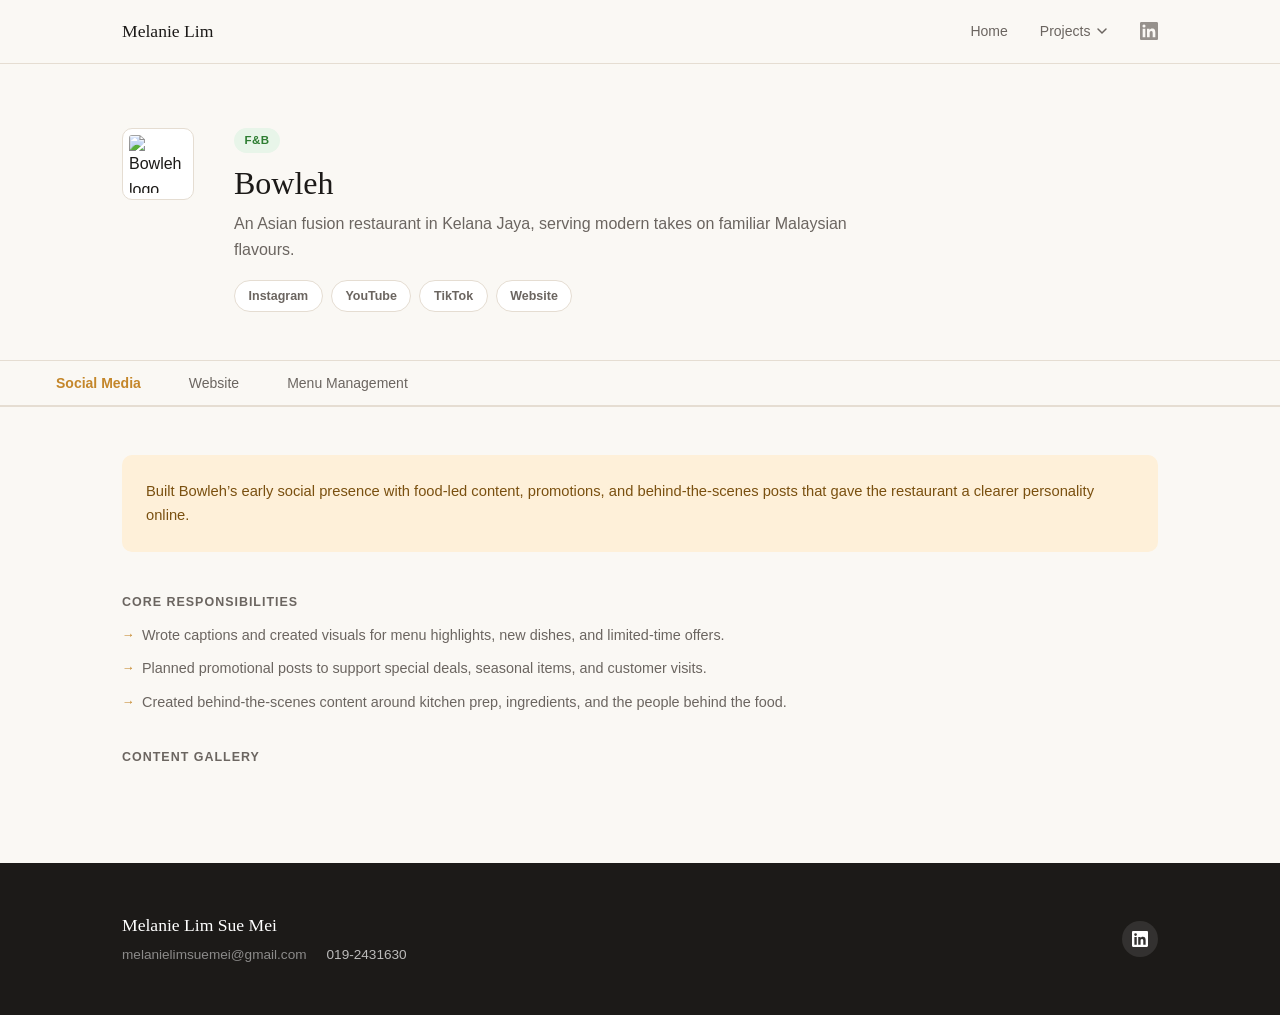
==== bowleh.html @ 1e2ad00b "Add files via upload" ====
<!DOCTYPE html>
<!--
=============================================================
  HOW TO ADD YOUR IMAGES — bowleh.html
=============================================================

  RECOMMENDED: Local images/ folder (works on GitHub Pages)
  ────────────────────────────────────────────────────────
  Put your images in: images/bowleh/
  Then reference them like:
    src="images/fsmone/social/post-01.jpg"
    src="images/fsmone/events/moniefest-01.jpg"
  → File names: lowercase, no spaces, use hyphens
     e.g. monie-fest-photo-01.jpg ✓   Monie Fest Photo.jpg ✗

  REPLACING A SOCIAL MEDIA PLACEHOLDER
  ────────────────────────────────────────────────────────
  Find:   <div class="sm-item" data-post-url="">
            <div class="sm-placeholder">...</div>
          </div>

  Replace with:
          <div class="sm-item" data-post-url="https://www.instagram.com/p/POST_ID">
            <img src="images/fsmone/social/post-01.jpg" alt="" loading="lazy">
          </div>

  REPLACING AN EVENT PHOTO PLACEHOLDER
  ────────────────────────────────────────────────────────
  Find:   <div class="photo-slot">
            <div class="photo-slot-placeholder">...</div>
          </div>

  Replace with:
          <div class="photo-slot">
            <img src="images/fsmone/events/photo-01.jpg" alt="" loading="lazy">
          </div>

  OTHER OPTIONS (if not using local files)
  ────────────────────────────────────────────────────────
  Cloudinary:  src="https://res.cloudinary.com/YOUR_CLOUD/image/upload/YOUR_PUBLIC_ID"
  Imgur:       src="https://i.imgur.com/XXXXXXX.jpg"
  GitHub raw:  src="https://raw.githubusercontent.com/USERNAME/REPO/main/images/photo.jpg"
=============================================================
-->
<html lang="en">
 <head>
  <meta charset="utf-8">
  <meta content="width=device-width,initial-scale=1" name="viewport">
  <title>
   Bowleh | Melanie Lim Sue Mei
  </title>
  <link href="style.css" rel="stylesheet">
 </head>
 <body>
  <nav class="nav">
   <div class="nav-inner">
    <a class="nav-logo" href="index.html">
     Melanie Lim
    </a>
    <ul class="nav-links">
     <li>
      <a href="index.html">
       Home
      </a>
     </li>
     <li class="nav-dropdown">
      <button class="nav-dropdown-toggle">
       Projects
       <svg fill="none" height="12" viewbox="0 0 12 12" width="12">
        <path d="M2 4l4 4 4-4" stroke="currentColor" stroke-linecap="round" stroke-width="1.5">
        </path>
       </svg>
      </button>
      <div class="nav-dropdown-menu">
       <a href="fsmone.html">
        FSMOne Malaysia
       </a>
       <a href="snakycat.html">
        Snaky Cat
       </a>
       <a href="crabwar.html">
        Crab War
       </a>
       <a href="clawstars.html">
        Claw Stars
       </a>
       <a href="bowleh.html">
        Bowleh
       </a>
       <a href="kucingko.html">
        Kucingko
       </a>
       <a href="inspidea.html">
        Inspidea
       </a>
       <a href="tessr.html">
        TESSR
       </a>
      </div>
     </li>
     <li>
      <a class="nav-icon" href="http://www.linkedin.com/in/melanie-lim-sue-mei" target="_blank" title="LinkedIn">
       <svg fill="currentColor" height="18" viewbox="0 0 24 24" width="18">
        <path d="M20.447 20.452h-3.554v-5.569c0-1.328-.027-3.037-1.852-3.037-1.853 0-2.136 1.445-2.136 2.939v5.667H9.351V9h3.414v1.561h.046c.477-.9 1.637-1.85 3.37-1.85 3.601 0 4.267 2.37 4.267 5.455v6.286zM5.337 7.433a2.062 2.062 0 0 1-2.063-2.065 2.064 2.064 0 1 1 2.063 2.065zm1.782 13.019H3.555V9h3.564v11.452zM22.225 0H1.771C.792 0 0 .774 0 1.729v20.542C0 23.227.792 24 1.771 24h20.451C23.2 24 24 23.227 24 22.271V1.729C24 .774 23.2 0 22.222 0h.003z">
        </path>
       </svg>
      </a>
     </li>
    </ul>
   </div>
  </nav>
  <section class="project-hero">
   <div class="project-hero-inner">
    <img alt="Bowleh logo" class="project-logo" src="https://static.wixstatic.com/media/63472b_1d391ec13370427f84563ab9022ec086~mv2.jpg">
    <div>
     <div class="project-hero-tags">
      <span class="tag tag-fb">
       F&B
      </span>
     </div>
     <h1>
      Bowleh
     </h1>
     <p class="project-hero-desc">
      An Asian fusion restaurant in Kelana Jaya, serving modern takes on familiar Malaysian flavours.
     </p>
     <div class="project-socials">
      <a class="project-social-link" href="https://www.instagram.com/bowlehmalaysia" target="_blank">
       Instagram
      </a>
      <a class="project-social-link" href="https://www.youtube.com/@bowlehmalaysia" target="_blank">
       YouTube
      </a>
      <a class="project-social-link" href="https://www.tiktok.com/@bowlehmalaysia" target="_blank">
       TikTok
      </a>
      <a class="project-social-link" href="https://www.bowleh.com/" target="_blank">
       Website
      </a>
     </div>
    </div>
   </div>
  </section>
  <div class="project-tabs">
   <button class="project-tab active" data-group="main" data-tab="0">
    Social Media
   </button>
   <button class="project-tab" data-group="main" data-tab="1">
    Website
   </button>
   <button class="project-tab" data-group="main" data-tab="2">
    Menu Management
   </button>
  </div>
  <div class="project-tab-body">
   <div class="tab-panel active" data-id="0" data-panel="main">
    <div class="tab-overview">
     <p>
      Built Bowleh’s early social presence with food-led content, promotions, and behind-the-scenes posts that gave the restaurant a clearer personality online.
     </p>
    </div>
    <div class="responsibilities-title">
     Core Responsibilities
    </div>
    <ul class="responsibilities">
     <li>
      Wrote captions and created visuals for menu highlights, new dishes, and limited-time offers.
     </li>
     <li>
      Planned promotional posts to support special deals, seasonal items, and customer visits.
     </li>
     <li>
      Created behind-the-scenes content around kitchen prep, ingredients, and the people behind the food.
     </li>
    </ul>
    <div class="responsibilities-title" style="margin-top:2rem">
     Content Gallery
    </div>
    <!-- GALLERY: replace <div class="sm-placeholder">...</div> with <img src="YOUR_URL" alt="" loading="lazy"> -->
    <div class="sm-gallery">
     <!-- To link post: set data-post-url="https://instagram.com/p/POST_ID" -->
     <div class="sm-item" data-post-url>
      <img src="image/bowleh/bowleh-01.jpg" alt="" loading="lazy">
     </div>
     <!-- To link post: set data-post-url="https://instagram.com/p/POST_ID" -->
     <div class="sm-item" data-post-url>
      <img src="image/bowleh/bowleh-02.jpg" alt="" loading="lazy">
     </div>
     <!-- To link post: set data-post-url="https://instagram.com/p/POST_ID" -->
     <div class="sm-item" data-post-url>
      <img src="image/bowleh/bowleh-03.jpg" alt="" loading="lazy">
     </div>
     <!-- To link post: set data-post-url="https://instagram.com/p/POST_ID" -->
     <div class="sm-item" data-post-url>
      <img src="image/bowleh/bowleh-04.jpg" alt="" loading="lazy">
     </div>
     <!-- To link post: set data-post-url="https://instagram.com/p/POST_ID" -->
     <div class="sm-item" data-post-url>
      <img src="image/bowleh/bowleh-05.jpg" alt="" loading="lazy">
     </div>
     <!-- To link post: set data-post-url="https://instagram.com/p/POST_ID" -->
     <div class="sm-item" data-post-url>
      <img src="image/bowleh/bowleh-06.jpg" alt="" loading="lazy">
     </div>
    </div>
   </div>
   <div class="tab-panel" data-id="1" data-panel="main">
    <div class="tab-overview">
     <p>
      Designed and maintained Bowleh’s website as a simple, easy-to-use hub for the menu, location details, contact information, and social links.
     </p>
    </div>
    <div class="responsibilities-title">
     Core Responsibilities
    </div>
    <ul class="responsibilities">
     <li>
      Built a clean website structure that made the menu and key restaurant details easy to find.
     </li>
     <li>
      Added contact information, location details, social links, and menu browsing.
     </li>
     <li>
      Kept the website aligned with current branding, promotions, and menu updates.
     </li>
    </ul>
   </div>
   <div class="tab-panel" data-id="2" data-panel="main">
    <div class="tab-overview">
     <p>
      Managed Bowleh’s digital menu system so customers could see current items, prices, and promotions clearly at the counter.
     </p>
    </div>
    <div class="responsibilities-title">
     Core Responsibilities
    </div>
    <ul class="responsibilities">
     <li>
      Updated the digital menu for new dishes, seasonal specials, sold-out items, and discontinued items.
     </li>
     <li>
      Checked menu accuracy to reduce ordering confusion during service.
     </li>
     <li>
      Coordinated with the kitchen team to keep menu updates aligned with promotions and availability.
     </li>
    </ul>
   </div>
  </div>
  <footer class="footer">
   <div class="footer-inner">
    <div>
     <div class="footer-name">
      Melanie Lim Sue Mei
     </div>
     <div class="footer-contact">
      <a href="mailto:melanielimsuemei@gmail.com">
       melanielimsuemei@gmail.com
      </a>
      <span>
       019-2431630
      </span>
     </div>
<!--
     <div class="footer-copy">
      &copy; 2025 Melanie Lim Sue Mei
     </div>
-->
    </div>
    <div class="footer-social">
     <a href="http://www.linkedin.com/in/melanie-lim-sue-mei" target="_blank" title="LinkedIn">
      <svg fill="white" height="16" viewbox="0 0 24 24" width="16">
       <path d="M20.447 20.452h-3.554v-5.569c0-1.328-.027-3.037-1.852-3.037-1.853 0-2.136 1.445-2.136 2.939v5.667H9.351V9h3.414v1.561h.046c.477-.9 1.637-1.85 3.37-1.85 3.601 0 4.267 2.37 4.267 5.455v6.286zM5.337 7.433a2.062 2.062 0 0 1-2.063-2.065 2.064 2.064 0 1 1 2.063 2.065zm1.782 13.019H3.555V9h3.564v11.452zM22.225 0H1.771C.792 0 0 .774 0 1.729v20.542C0 23.227.792 24 1.771 24h20.451C23.2 24 24 23.227 24 22.271V1.729C24 .774 23.2 0 22.222 0h.003z">
       </path>
      </svg>
     </a>
    </div>
   </div>
  </footer>
  <script>
   document.querySelectorAll('[data-tab]').forEach(function(btn){
  btn.addEventListener('click',function(){
    var group=btn.dataset.group;
    document.querySelectorAll('[data-group="'+group+'"]').forEach(function(b){b.classList.remove('active');});
    document.querySelectorAll('[data-panel="'+group+'"]').forEach(function(p){p.classList.remove('active');});
    btn.classList.add('active');
    var target=btn.dataset.tab;
    var panel=document.querySelector('[data-panel="'+group+'"][data-id="'+target+'"]');
    if(panel) panel.classList.add('active');
  });
});
  </script>
  <script>
   (function(){
  var toggle = document.querySelector('.nav-dropdown-toggle');
  var dropdown = document.querySelector('.nav-dropdown');
  if(!toggle||!dropdown) return;
  toggle.addEventListener('click', function(e){
    e.stopPropagation();
    dropdown.classList.toggle('open');
  });
  document.addEventListener('click', function(){
    dropdown.classList.remove('open');
  });
  // Keep open while hovering menu
  var menu = document.querySelector('.nav-dropdown-menu');
  if(menu){
    menu.addEventListener('click', function(e){ e.stopPropagation(); });
  }
})();
  </script>
  <!-- ══ LIGHTBOX ══ -->
  <div class="lb" id="lb">
   <div class="lb-bg" onclick="document.getElementById('lb').classList.remove('open')">
   </div>
   <div class="lb-inner">
    <button class="lb-close" onclick="document.getElementById('lb').classList.remove('open')">
     &times;
    </button>
    <img alt id="lb-img" src>
    <!-- Post link appears when data-post-url is set on the .sm-item -->
    <a class="lb-post-link" href="#" id="lb-link" style="display:none" target="_blank">
     View Post&nbsp;
     <svg fill="none" height="12" viewbox="0 0 12 12" width="12">
      <path d="M2 6h8M6 2l4 4-4 4" stroke="currentColor" stroke-linecap="round" stroke-linejoin="round" stroke-width="1.5">
      </path>
     </svg>
    </a>
   </div>
  </div>
  <script>
   /* Lightbox */
(function(){
  var lb=document.getElementById("lb"),lbImg=document.getElementById("lb-img"),lbLink=document.getElementById("lb-link");
  if(!lb) return;
  document.addEventListener("keydown",function(e){if(e.key==="Escape") lb.classList.remove("open");});
  function openLb(src,url){
    lbImg.src=src;
    if(lbLink){ if(url){lbLink.href=url;lbLink.style.display="inline-flex";}else{lbLink.style.display="none";} }
    lb.classList.add("open");
  }
// Image items — open lightbox
document.querySelectorAll(".sm-item img").forEach(function(img) {
  var item = img.closest(".sm-item");
  if (item && item.dataset.type === "video") {
    // skip — handled below
  } else {
    img.style.cursor = "zoom-in";
    img.addEventListener("click", function(e) {
      e.stopPropagation();
      openLb(img.src, null);
    });
  }
});

// Video items — inject play button, click opens link
document.querySelectorAll(".sm-item[data-type='video']").forEach(function(item) {
  item.style.cursor = "pointer";
  if (item.querySelector("img")) {
    var btn = document.createElement("div");
    btn.className = "play-btn";
    btn.innerHTML = '<svg width="14" height="14" viewBox="0 0 14 14" fill="none"><path d="M4 2l9 5-9 5V2z" fill="currentColor"/></svg>';
    item.appendChild(btn);
  }
  item.addEventListener("click", function() {
    var url = item.dataset.postUrl;
    if (url) window.open(url, "_blank");
  });
});
//  document.querySelectorAll(".sm-item img").forEach(function(img){
//    img.style.cursor="zoom-in";
//    img.addEventListener("click",function(e){
//      e.stopPropagation();
//      var item=img.closest(".sm-item");
//      openLb(img.src, item&&item.dataset.postUrl||null);
//    });
//  });
  document.querySelectorAll(".photo-slot img,.photo-grid img").forEach(function(img){
    img.style.cursor="zoom-in";
    img.addEventListener("click",function(e){e.stopPropagation();openLb(img.src,null);});
  });
})();
  </script>
 </body>
</html>
---- style.css ----
*,*::before,*::after{box-sizing:border-box;margin:0;padding:0}
img{display:block;max-width:100%}
a{color:inherit;text-decoration:none}
:root{
  --bg:#FAF8F4;--surface:#FFFFFF;--accent:#C4862A;--accent-light:#FEF0D9;
  --accent-text:#7A5010;--text:#1C1A18;--muted:#6B6560;--border:#E5DDD2;
  --radius:10px;--serif:Georgia,'Times New Roman',serif;
  --sans:-apple-system,BlinkMacSystemFont,'Segoe UI','Inter',sans-serif;
  --max:1100px;--nav-h:64px;
}
html{scroll-behavior:smooth}
body{background:var(--bg);color:var(--text);font-family:var(--sans);font-size:16px;line-height:1.65}
h1,h2,h3,h4{font-family:var(--serif);line-height:1.25;font-weight:normal}
p{color:var(--muted)}
.nav{position:sticky;top:0;z-index:100;background:rgba(250,248,244,.95);
  backdrop-filter:blur(8px);border-bottom:1px solid var(--border);height:var(--nav-h)}
.nav-inner{max-width:var(--max);margin:0 auto;padding:0 2rem;height:100%;
  display:flex;align-items:center;justify-content:space-between}
.nav-logo{font-family:var(--serif);font-size:1.1rem;color:var(--text)}
.nav-links{display:flex;align-items:center;gap:2rem;list-style:none}
.nav-links a{font-size:.875rem;color:var(--muted);transition:color .2s}
.nav-links a:hover{color:var(--text)}
.nav-dropdown{position:relative}
.nav-dropdown-toggle{cursor:pointer;font-size:.875rem;color:var(--muted);
  display:flex;align-items:center;gap:.35rem;transition:color .2s;
  background:none;border:none;font-family:inherit;padding:0}
.nav-dropdown-toggle:hover{color:var(--text)}
.nav-dropdown-toggle svg{transition:transform .2s}
.nav-dropdown:hover .nav-dropdown-toggle svg{transform:rotate(180deg)}
.nav-dropdown-menu{position:absolute;top:calc(100% + .5rem);left:50%;
  transform:translateX(-50%);background:var(--surface);border:1px solid var(--border);
  border-radius:var(--radius);padding:.5rem 0;min-width:190px;
  box-shadow:0 8px 24px rgba(0,0,0,.08);opacity:0;pointer-events:none;
  transition:opacity .2s,transform .2s;transform:translateX(-50%) translateY(-4px)}
.nav-dropdown:hover .nav-dropdown-menu{opacity:1;pointer-events:auto;transform:translateX(-50%) translateY(0)}
.nav-dropdown-menu a{display:block;padding:.5rem 1.25rem;font-size:.85rem;color:var(--muted);transition:background .15s,color .15s}
.nav-dropdown-menu a:hover{background:var(--accent-light);color:var(--accent-text)}
.nav-icon{display:flex;align-items:center;opacity:.7;transition:opacity .2s}
.nav-icon:hover{opacity:1}
.container{max-width:var(--max);margin:0 auto;padding:0 2rem}
.section{padding:5rem 0}
.section-label{font-size:.75rem;letter-spacing:.12em;text-transform:uppercase;
  color:var(--accent);font-family:var(--sans);font-weight:600;margin-bottom:.75rem}
.section-title{font-size:2rem;color:var(--text);margin-bottom:1rem}
.section-sub{font-size:1rem;color:var(--muted);max-width:600px;margin-bottom:3rem}
.divider{border:none;border-top:1px solid var(--border);margin:0}
.hero{padding:7rem 0 5rem;text-align:center}
.hero-tag{display:inline-flex;align-items:center;gap:.5rem;background:var(--accent-light);
  color:var(--accent-text);border-radius:999px;padding:.35rem 1rem;font-size:.8rem;
  font-weight:600;letter-spacing:.04em;margin-bottom:2rem}
.hero-tag::before{content:'';width:6px;height:6px;background:var(--accent);border-radius:50%}
.hero h1{font-size:clamp(2.5rem,5vw,4rem);color:var(--text);margin-bottom:1.5rem;
  max-width:700px;margin-left:auto;margin-right:auto}
.hero h1 em{font-style:italic;color:var(--accent)}
.hero-bio{font-size:1.05rem;color:var(--muted);max-width:580px;margin:0 auto 2.5rem}
.hero-cta{display:inline-block;background:var(--accent);color:#fff;
  padding:.75rem 2rem;border-radius:999px;font-size:.9rem;font-weight:600;
  transition:background .2s,transform .2s}
.hero-cta:hover{background:#a5701e;transform:translateY(-1px)}
.hero-stats{display:flex;justify-content:center;gap:3rem;margin-top:3.5rem;
  padding-top:3rem;border-top:1px solid var(--border)}
.stat-item{text-align:center}
.stat-number{font-family:var(--serif);font-size:2rem;color:var(--text)}
.stat-label{font-size:.8rem;color:var(--muted);letter-spacing:.06em;text-transform:uppercase;margin-top:.2rem}
.projects-grid{display:grid;grid-template-columns:repeat(3,1fr);gap:1.5rem}
.project-card{background:var(--surface);border:1px solid var(--border);
  border-radius:var(--radius);overflow:hidden;transition:box-shadow .25s,transform .25s;
  display:flex;flex-direction:column}
.project-card:hover{box-shadow:0 8px 32px rgba(0,0,0,.08);transform:translateY(-3px)}
.project-card-logo-wrap{height:160px;display:flex;align-items:center;justify-content:center;
  background:var(--accent-light);padding:2rem}
.project-card-logo{width:80px;height:80px;border-radius:var(--radius);object-fit:contain;
  box-shadow:0 2px 8px rgba(0,0,0,.1)}
.project-card-body{padding:1.25rem;flex:1;display:flex;flex-direction:column}
.project-card-tags{display:flex;gap:.4rem;flex-wrap:wrap;margin-bottom:.75rem}
.tag{display:inline-block;font-size:.72rem;font-weight:600;letter-spacing:.04em;
  padding:.2rem .65rem;border-radius:999px;text-transform:uppercase}
.tag-fintech{background:#E8F4FD;color:#1565C0}
.tag-gaming{background:#F3E5F5;color:#6A1B9A}
.tag-fb{background:#E8F5E9;color:#2E7D32}
.tag-entertainment{background:#FFF3E0;color:#E65100}
.tag-saas{background:#E3F2FD;color:#0D47A1}
.tag-default{background:var(--accent-light);color:var(--accent-text)}
.project-card h3{font-size:1.05rem;color:var(--text);margin-bottom:.3rem}
.project-card-sub{font-size:.82rem;color:var(--muted);margin-bottom:.75rem}
.project-card p{font-size:.85rem;color:var(--muted);line-height:1.5;flex:1}
.project-card-link{margin-top:1rem;display:inline-flex;align-items:center;gap:.35rem;
  font-size:.82rem;font-weight:600;color:var(--accent);transition:gap .2s}
.project-card-link:hover{gap:.6rem}
.writing-card{display:flex;gap:2rem;align-items:center;background:var(--surface);
  border:1px solid var(--border);border-radius:var(--radius);padding:2rem;max-width:600px}
.writing-card img{width:120px;height:80px;object-fit:cover;border-radius:6px;flex-shrink:0}
.writing-card h3{font-size:1.1rem;color:var(--text);margin-bottom:.4rem}
.writing-card p{font-size:.88rem;margin-bottom:1rem}
.btn-outline{display:inline-block;border:1.5px solid var(--accent);color:var(--accent);
  padding:.5rem 1.25rem;border-radius:999px;font-size:.82rem;font-weight:600;
  transition:background .2s,color .2s}
.btn-outline:hover{background:var(--accent);color:#fff}
.gallery-tabs{display:flex;gap:0;border-bottom:2px solid var(--border);margin-bottom:2rem}
.gallery-tab{background:none;border:none;border-bottom:2px solid transparent;
  font-family:var(--sans);font-size:.9rem;color:var(--muted);padding:.75rem 1.5rem;
  cursor:pointer;transition:color .2s;margin-bottom:-2px}
.gallery-tab.active,.gallery-tab:hover{color:var(--text)}
.gallery-tab.active{color:var(--accent);border-bottom-color:var(--accent);font-weight:600}
.gallery-panel{display:none}
.gallery-panel.active{display:block}
.masonry{columns:3;column-gap:1rem}
.masonry img{width:100%;break-inside:avoid;margin-bottom:1rem;border-radius:8px;cursor:pointer;transition:opacity .2s}
.masonry img:hover{opacity:.9}
.footer{background:var(--text);color:#fff;padding:3rem 0}
.footer-inner{max-width:var(--max);margin:0 auto;padding:0 2rem;
  display:flex;justify-content:space-between;align-items:center;flex-wrap:wrap;gap:1.5rem}
.footer-name{font-family:var(--serif);font-size:1.1rem;margin-bottom:.25rem}
.footer-contact{font-size:.85rem;opacity:.7;display:flex;gap:1.25rem;flex-wrap:wrap}
.footer-contact a{opacity:.7;transition:opacity .2s}
.footer-contact a:hover{opacity:1}
.footer-social{display:flex;gap:.75rem}
.footer-social a{display:flex;align-items:center;justify-content:center;
  width:36px;height:36px;background:rgba(255,255,255,.1);border-radius:50%;transition:background .2s}
.footer-social a:hover{background:var(--accent)}
.footer-copy{font-size:.75rem;opacity:.4;margin-top:.5rem}
.project-hero{padding:4rem 0 3rem;border-bottom:1px solid var(--border)}
.project-hero-inner{display:flex;gap:2.5rem;align-items:flex-start;
  max-width:var(--max);margin:0 auto;padding:0 2rem}
.project-logo{width:72px;height:72px;border-radius:var(--radius);object-fit:contain;
  border:1px solid var(--border);background:#fff;padding:6px;flex-shrink:0}
.project-hero-tags{display:flex;gap:.5rem;flex-wrap:wrap;margin-bottom:.6rem}
.project-hero h1{font-size:2rem;color:var(--text);margin-bottom:.5rem}
.project-hero-desc{font-size:1rem;color:var(--muted);max-width:620px;margin-bottom:1rem}
.project-socials{display:flex;gap:.5rem;flex-wrap:wrap;margin-top:.75rem}
.project-social-link{display:inline-flex;align-items:center;gap:.4rem;font-size:.78rem;
  font-weight:600;color:var(--muted);background:var(--surface);border:1px solid var(--border);
  border-radius:999px;padding:.3rem .85rem;transition:border-color .2s,color .2s}
.project-social-link:hover{border-color:var(--accent);color:var(--accent)}
.stats-bar{display:flex;border-bottom:1px solid var(--border)}
.stat-block{flex:1;padding:1.75rem 2rem;border-right:1px solid var(--border);background:var(--surface)}
.stat-block:last-child{border-right:none}
.stat-block-num{font-family:var(--serif);font-size:1.8rem;color:var(--accent);margin-bottom:.2rem}
.stat-block-label{font-size:.8rem;color:var(--muted)}
.project-tabs{display:flex;overflow-x:auto;border-bottom:2px solid var(--border);
  padding:0 2rem;-webkit-overflow-scrolling:touch}
.project-tab{background:none;border:none;border-bottom:2px solid transparent;
  font-family:var(--sans);font-size:.875rem;color:var(--muted);
  padding:.875rem 1.5rem;cursor:pointer;white-space:nowrap;margin-bottom:-2px;transition:color .2s}
.project-tab.active{color:var(--accent);border-bottom-color:var(--accent);font-weight:600}
.project-tab:hover:not(.active){color:var(--text)}
.project-tab-body{padding:3rem 2rem;max-width:var(--max);margin:0 auto}
.tab-panel{display:none}
.tab-panel.active{display:block}
.tab-overview{background:var(--accent-light);border-radius:var(--radius);padding:1.5rem;margin-bottom:2.5rem}
.tab-overview p{color:var(--accent-text);font-size:.92rem}
.responsibilities-title{font-size:.78rem;font-weight:700;letter-spacing:.08em;
  text-transform:uppercase;color:var(--muted);margin-bottom:.75rem;margin-top:2rem}
.responsibilities{list-style:none;display:flex;flex-direction:column;gap:.6rem}
.responsibilities li{font-size:.9rem;color:var(--muted);padding-left:1.25rem;position:relative}
.responsibilities li::before{content:'→';position:absolute;left:0;color:var(--accent);font-size:.8rem}
.work-grid{display:grid;grid-template-columns:repeat(auto-fill,minmax(260px,1fr));gap:1.25rem;margin-top:2rem}
.work-card{background:var(--surface);border:1px solid var(--border);border-radius:var(--radius);overflow:hidden;transition:box-shadow .2s}
.work-card:hover{box-shadow:0 4px 16px rgba(0,0,0,.07)}
.work-card-thumb{width:100%;aspect-ratio:2/1;object-fit:contain;background:var(--accent-light)}
.work-card-body{padding:1rem}
.work-card-body h4{font-family:var(--serif);font-size:.95rem;color:var(--text);margin-bottom:.4rem;line-height:1.35}
.work-card-body p{font-size:.82rem;color:var(--muted);margin-bottom:.75rem;line-height:1.45}
.work-card-link{font-size:.78rem;font-weight:700;color:var(--accent);display:inline-flex;align-items:center;gap:.3rem}
.achievements-grid{display:grid;grid-template-columns:repeat(auto-fill,minmax(200px,1fr));gap:1.25rem;margin-top:1.5rem}
.achievement-card{background:var(--surface);border:1px solid var(--border);border-radius:var(--radius);padding:1.5rem;text-align:center}
.achievement-num{font-family:var(--serif);font-size:1.75rem;color:var(--accent);margin-bottom:.4rem}
.achievement-label{font-size:.82rem;color:var(--muted);line-height:1.4}
.event-card{background:var(--surface);border:1px solid var(--border);border-radius:var(--radius);padding:1.5rem;margin-bottom:1.25rem}
.event-card h4{font-family:var(--serif);font-size:1rem;color:var(--text);margin-bottom:.3rem}
.event-meta{font-size:.8rem;color:var(--muted);margin-bottom:.5rem}
.event-desc{font-size:.85rem;color:var(--muted);margin-bottom:.75rem}
.event-stat{display:inline-flex;align-items:center;background:var(--accent-light);
  color:var(--accent-text);border-radius:999px;padding:.3rem .85rem;font-size:.78rem;font-weight:600}
.doc-list{list-style:none;display:flex;flex-direction:column;gap:.75rem;margin-top:1.5rem}
.doc-item{display:flex;align-items:center;background:var(--surface);border:1px solid var(--border);border-radius:var(--radius);padding:1rem 1.25rem}
.doc-num{font-family:var(--serif);font-size:1.1rem;color:var(--accent);margin-right:1rem;min-width:1.5rem}
.doc-title{font-size:.88rem;color:var(--text);flex:1}
.doc-link{font-size:.78rem;font-weight:700;color:var(--accent);white-space:nowrap;margin-left:1rem}
.article-list{list-style:none;display:flex;flex-direction:column;gap:.75rem;margin-top:1.5rem}
.article-item{display:flex;align-items:center;gap:1rem;cursor:pointer;background:var(--surface);cursor:pointer;
  border:1px solid var(--border);border-radius:var(--radius);padding:1rem 1.25rem;transition:box-shadow .2s}
.article-item:hover{box-shadow:0 4px 16px rgba(0,0,0,.07);background:var(--accent-light)}
.article-num{font-family:var(--serif);font-size:1.1rem;color:var(--accent);min-width:1.5rem}
.article-title{font-size:.88rem;color:var(--text);flex:1;line-height:1.4}
.article-link{font-size:.78rem;font-weight:700;color:var(--accent);white-space:nowrap;margin-left:1rem}
@media(max-width:900px){
  .projects-grid{grid-template-columns:repeat(2,1fr)}
  .masonry{columns:2}
  .hero-stats{gap:2rem}
  .stats-bar{flex-direction:column}
  .stat-block{border-right:none;border-bottom:1px solid var(--border)}
}
@media(max-width:600px){
  .projects-grid{grid-template-columns:1fr}
  .masonry{columns:2}
  .hero h1{font-size:2rem}
  .hero-stats{flex-direction:column;gap:1.5rem}
  .footer-inner{flex-direction:column;align-items:flex-start}
  .project-hero-inner{flex-direction:column}
}

/* ── Dropdown: click-based (overrides hover-only) ── */
.nav-dropdown-menu{opacity:0;pointer-events:none;transform:translateX(-50%) translateY(-4px)}
.nav-dropdown-menu.open{opacity:1;pointer-events:auto;transform:translateX(-50%) translateY(0)}
/* Remove CSS hover trigger */
.nav-dropdown:hover .nav-dropdown-menu{opacity:0;pointer-events:none}
.nav-dropdown:hover .nav-dropdown-toggle svg{transform:none}
.nav-dropdown.open .nav-dropdown-menu{opacity:1;pointer-events:auto;transform:translateX(-50%) translateY(0)}
.nav-dropdown.open .nav-dropdown-toggle svg{transform:rotate(180deg)}

/* ── Photo grid for events ── */
.photo-grid{display:grid;grid-template-columns:repeat(auto-fill,minmax(200px,1fr));gap:.75rem;margin-top:1rem}
.photo-grid img{width:100%;height:auto;object-fit:unset;border-radius:8px;
  cursor:pointer;transition:opacity .2s,transform .2s}
.photo-grid img:hover{opacity:.9;transform:scale(1.01)}

/* ── Social media gallery ── */
/*To make masonry 135 246*/
.sm-gallery{columns:3;column-gap:.75rem;margin-top:1.5rem}
@media(max-width:600px){.sm-gallery{columns:2}}
.sm-item{break-inside:avoid;border-radius:8px;overflow:hidden;cursor:pointer;margin-bottom:.75rem}
.sm-item img{width:100%;height:auto;display:block;border-radius:8px;transition:opacity .2s}
.sm-item img:hover{opacity:.9}


/*To make grid 123 456*/
/*
.sm-gallery {
  display: grid;
  grid-template-columns: repeat(3, 1fr);
  gap: .75rem;
  margin-top: 1.5rem;
}
@media (max-width: 600px) {
  .sm-gallery { grid-template-columns: repeat(2, 1fr); }
}
.sm-item {
  border-radius: 8px;
  overflow: hidden;
  cursor: pointer;
   no fixed aspect-ratio here — each item stays natural height 
}
.sm-item img {
  width: 100%;
  height: auto;
  display: block;
  border-radius: 8px;
  transition: opacity .2s;
}
.sm-item img:hover { opacity: .9; }
*/

.sm-placeholder{aspect-ratio:1;display:flex;flex-direction:column;align-items:center;
  justify-content:center;gap:.5rem;color:var(--muted);font-size:.78rem;text-align:center;padding:1rem;
  background:var(--accent-light);border-radius:8px}
.sm-placeholder svg{opacity:.4}
.sm-placeholder span{opacity:.6}
/* ── Video thumbnail overlay (kucingko gallery) ── */
.sm-item[data-type="video"]{position:relative}
.sm-item[data-type="video"]::after{content:"";position:absolute;inset:0;background:rgba(0,0,0,.22);border-radius:8px;pointer-events:none;transition:opacity .2s}
.sm-item[data-type="video"]:hover::after{opacity:.45}
.play-btn{position:absolute;top:50%;left:50%;transform:translate(-50%,-50%);width:40px;height:40px;border-radius:50%;background:rgba(255,255,255,.9);display:flex;align-items:center;justify-content:center;pointer-events:none;z-index:2;transition:transform .15s}
.sm-item[data-type="video"]:hover .play-btn{transform:translate(-50%,-50%) scale(1.1)}


/* ── Lightbox ── */
.event-perf-layout{display:flex;gap:1.5rem;margin-top:1.5rem;align-items:flex-start}.event-perf-list{width:210px;flex-shrink:0}.event-perf-list-title{font-size:.7rem;font-weight:700;text-transform:uppercase;letter-spacing:.09em;color:var(--muted);margin-bottom:.7rem}.event-perf-item{display:flex;justify-content:space-between;align-items:center;padding:.65rem .85rem;border-radius:8px;cursor:pointer;border:1.5px solid var(--border);margin-bottom:.45rem;transition:all .15s;background:var(--surface)}.event-perf-item.active{background:var(--accent-light);border-color:var(--accent)}.event-perf-item:hover:not(.active){background:#F5F0EA;border-color:var(--border)}.event-perf-item-info{display:flex;flex-direction:column;gap:.12rem}.event-perf-name{font-weight:600;font-size:.83rem;color:var(--text)}.event-perf-date{font-size:.73rem;color:var(--muted)}.event-perf-arrow{color:var(--accent);font-size:.95rem;line-height:1}.event-perf-detail{flex:1;min-width:0}.event-detail-panel{display:none}.event-detail-panel.active{display:block}.event-detail-title{font-family:var(--serif);font-size:1.1rem;font-weight:700;color:var(--text);margin-bottom:.25rem}.event-detail-meta{font-size:.8rem;color:var(--muted);margin-bottom:1rem}.event-detail-photos{display:grid;grid-template-columns:repeat(auto-fill,minmax(150px,1fr));gap:.6rem;margin-bottom:1.25rem;align-items:start}.photo-slot{border-radius:8px;overflow:hidden;aspect-ratio:4/3}.photo-slot img{width:100%;height:100%;object-fit:cover;cursor:zoom-in;display:block}.photo-slot-placeholder{aspect-ratio:4/3;border:1.5px dashed var(--border);border-radius:8px;display:flex;flex-direction:column;align-items:center;justify-content:center;gap:.3rem;color:var(--muted);font-size:.72rem}.event-overview-label{font-size:.68rem;font-weight:700;text-transform:uppercase;letter-spacing:.1em;color:var(--muted);margin-bottom:.35rem}.event-overview-text{font-size:.87rem;color:var(--text);line-height:1.65;margin-bottom:1.25rem}.event-stat-card{display:flex;justify-content:space-between;align-items:center;background:var(--accent-light);border:1.5px solid var(--accent);border-radius:10px;padding:.9rem 1.2rem}.event-stat-label-wrap{display:flex;flex-direction:column;gap:.12rem}.event-stat-label{font-size:.86rem;font-weight:600;color:var(--text);display:flex;align-items:center;gap:.35rem}.event-stat-sub{font-size:.72rem;color:var(--muted)}.event-stat-num{font-size:2rem;font-weight:800;color:var(--accent);font-family:var(--sans);line-height:1}.event-stat-delta{font-size:.72rem;color:#2D7A4F;font-weight:700;margin-top:.12rem}@media(max-width:640px){.event-perf-layout{flex-direction:column}.event-perf-list{width:100%}}
.event-microsite-btn{display:inline-flex;align-items:center;gap:.4rem;margin-top:1rem;padding:.55rem 1rem;border-radius:6px;background:var(--accent);color:#fff;font-size:.82rem;font-weight:700;text-decoration:none;transition:opacity .15s}.event-microsite-btn:hover{opacity:.88}
.event-video-wrap{position:relative;width:100%;aspect-ratio:16/9;border-radius:8px;overflow:hidden;margin-top:.25rem;margin-bottom:1.25rem}.event-video-wrap iframe,.event-video-wrap video{position:absolute;inset:0;width:100%;height:100%;border:none;display:block}.event-video-placeholder{width:100%;height:100%;display:flex;flex-direction:column;align-items:center;justify-content:center;gap:.4rem;color:var(--muted);font-size:.75rem;border:1.5px dashed var(--border);border-radius:8px}
/* ── Lightbox (updated) ── */
.lb{display:none;position:fixed;inset:0;z-index:1000;align-items:center;justify-content:center}
.lb.open{display:flex}
.lb-bg{position:absolute;inset:0;background:rgba(0,0,0,.88)}
.lb-inner{position:relative;z-index:1;display:flex;flex-direction:column;align-items:center;gap:.75rem;padding:0 1rem}
.lb-inner img{max-width:90vw;max-height:78vh;object-fit:contain;border-radius:4px;display:block}
.lb-close{position:absolute;top:-2.5rem;right:0;color:#fff;font-size:2rem;background:none;border:none;cursor:pointer;line-height:1;opacity:.8}
.lb-close:hover{opacity:1}
.lb-post-link{display:inline-flex;align-items:center;gap:.4rem;padding:.48rem 1.1rem;background:var(--accent);color:#fff;border-radius:6px;font-size:.82rem;font-weight:700;text-decoration:none;transition:opacity .15s}
.lb-post-link:hover{opacity:.86}
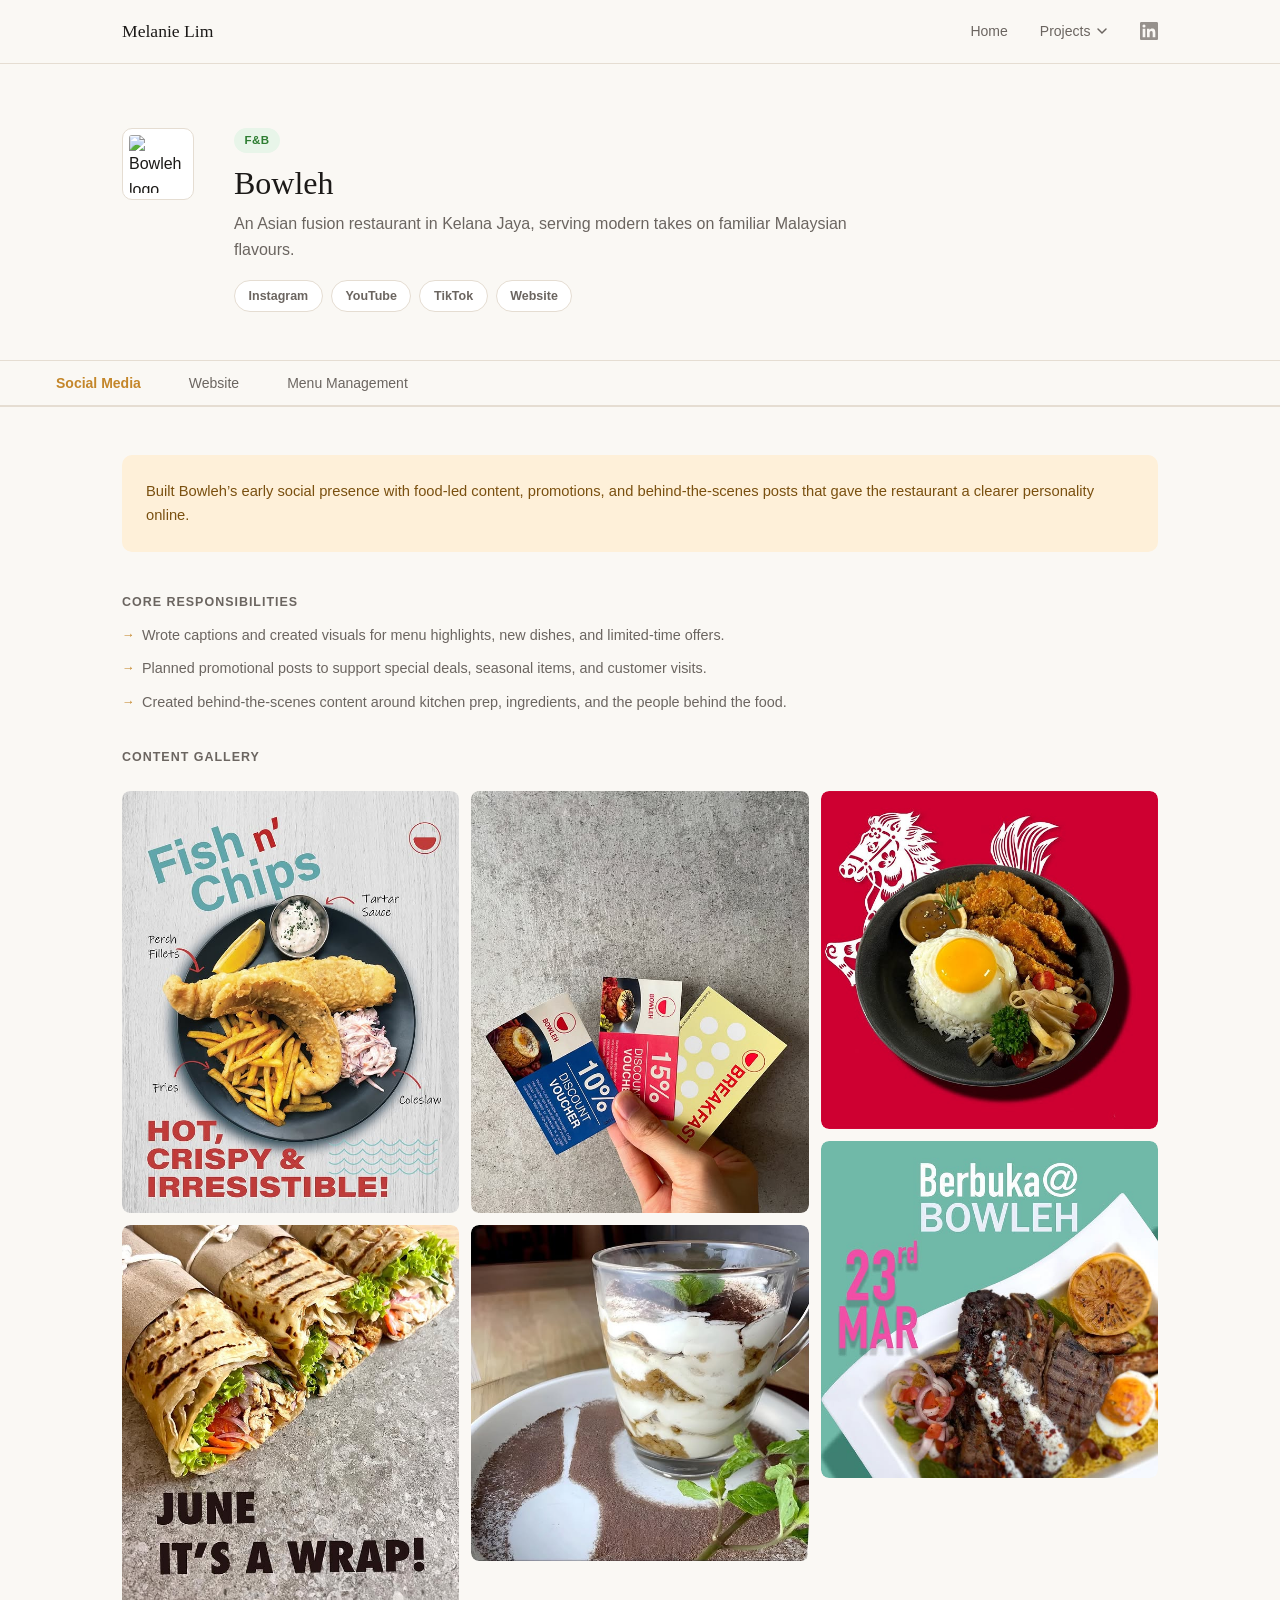
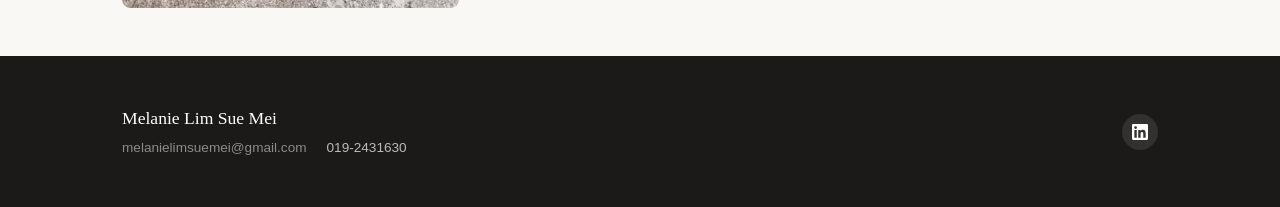
==== commit 63bedbcb: "Added MYR2026 & InvestFair 2026" ====
--- a/bowleh.html
+++ b/bowleh.html
@@ -1,47 +1,5 @@
 <!DOCTYPE html>
-<!--
-=============================================================
-  HOW TO ADD YOUR IMAGES — bowleh.html
-=============================================================
 
-  RECOMMENDED: Local images/ folder (works on GitHub Pages)
-  ────────────────────────────────────────────────────────
-  Put your images in: images/bowleh/
-  Then reference them like:
-    src="images/fsmone/social/post-01.jpg"
-    src="images/fsmone/events/moniefest-01.jpg"
-  → File names: lowercase, no spaces, use hyphens
-     e.g. monie-fest-photo-01.jpg ✓   Monie Fest Photo.jpg ✗
-
-  REPLACING A SOCIAL MEDIA PLACEHOLDER
-  ────────────────────────────────────────────────────────
-  Find:   <div class="sm-item" data-post-url="">
-            <div class="sm-placeholder">...</div>
-          </div>
-
-  Replace with:
-          <div class="sm-item" data-post-url="https://www.instagram.com/p/POST_ID">
-            <img src="images/fsmone/social/post-01.jpg" alt="" loading="lazy">
-          </div>
-
-  REPLACING AN EVENT PHOTO PLACEHOLDER
-  ────────────────────────────────────────────────────────
-  Find:   <div class="photo-slot">
-            <div class="photo-slot-placeholder">...</div>
-          </div>
-
-  Replace with:
-          <div class="photo-slot">
-            <img src="images/fsmone/events/photo-01.jpg" alt="" loading="lazy">
-          </div>
-
-  OTHER OPTIONS (if not using local files)
-  ────────────────────────────────────────────────────────
-  Cloudinary:  src="https://res.cloudinary.com/YOUR_CLOUD/image/upload/YOUR_PUBLIC_ID"
-  Imgur:       src="https://i.imgur.com/XXXXXXX.jpg"
-  GitHub raw:  src="https://raw.githubusercontent.com/USERNAME/REPO/main/images/photo.jpg"
-=============================================================
--->
 <html lang="en">
  <head>
   <meta charset="utf-8">
@@ -261,11 +219,7 @@
        019-2431630
       </span>
      </div>
-<!--
-     <div class="footer-copy">
-      &copy; 2025 Melanie Lim Sue Mei
-     </div>
--->
+
     </div>
     <div class="footer-social">
      <a href="http://www.linkedin.com/in/melanie-lim-sue-mei" target="_blank" title="LinkedIn">
